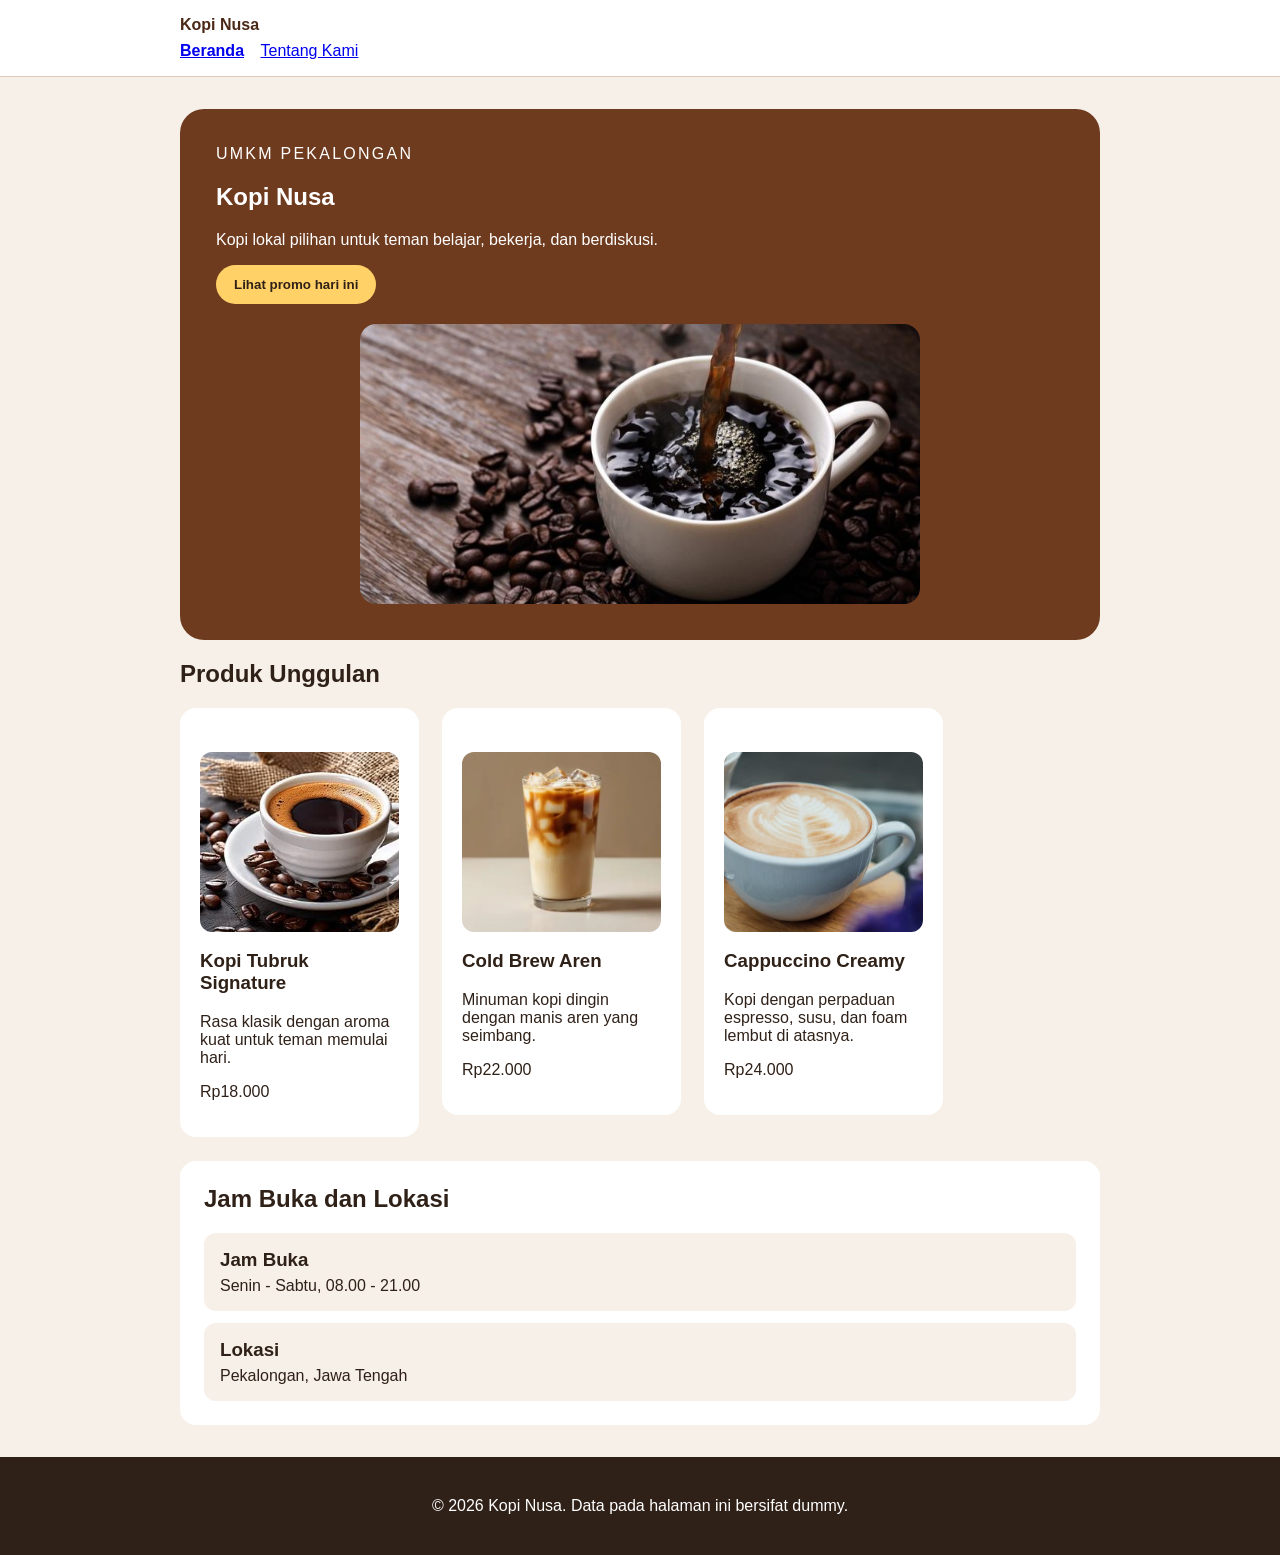
==== index.html @ 0341aa63 "feat: tambah semantic html dan navigasi dua halaman" ====
<!doctype html>
<html lang="id">
  <head>
    <meta charset="utf-8" />
    <meta name="viewport" content="width=device-width, initial-scale=1" />
    <title>Kopi Nusa - Website UMKM</title>
    <link rel="stylesheet" href="css/style.css" />
  </head>

  <body>
    <a class="skip-link" href="#konten">Lewati ke konten utama</a>

    <header class="site-header">
      <nav class="nav" aria-label="Navigasi utama">
        <a class="brand" href="index.html">Kopi Nusa</a>
        <ul>
          <li><a aria-current="page" href="index.html">Beranda</a></li>
          <li><a href="tentang.html">Tentang Kami</a></li>
        </ul>
      </nav>
    </header>

    <main id="konten" class="page">
      <section class="hero" aria-labelledby="hero-title">
        <p class="eyebrow">UMKM Pekalongan</p>
        <h1 id="hero-title">Kopi Nusa</h1>
        <p>Kopi lokal pilihan untuk teman belajar, bekerja, dan berdiskusi.</p>
        <button id="promoButton" type="button">Lihat promo hari ini</button>
       <img
        src="assets/images/etalase-kopi916.jpeg"
  alt="Etalase Kopi Nusa berisi berbagai produk kopi"
/>
      </section>

      <section aria-labelledby="produk-title">
        <h2 id="produk-title">Produk Unggulan</h2>

        <div class="product-list">
  <article class="product-card">
  <img
    src="assets/images/tubruk-signature-kopi43.jpg"
    alt="Kopi Tubruk Signature"
  />
  <h3>Kopi Tubruk Signature</h3>
    <p>Rasa klasik dengan aroma kuat untuk teman memulai hari.</p>
    <p class="price">Rp18.000</p>
  </article>

  <article class="product-card">
  <img
    src="assets/images/coldbrew-aren-kopi43.jpg"
    alt="Cold Brew Aren"
  />
  <h3>Cold Brew Aren</h3>
    <p>Minuman kopi dingin dengan manis aren yang seimbang.</p>
    <p class="price">Rp22.000</p>
  </article>

  <article class="product-card">
  <img
    src="assets/images/capcream-kopi43.jpg"
    alt="Cappuccino Creamy"
  />
  <h3>Cappuccino Creamy</h3>
    <p>Kopi dengan perpaduan espresso, susu, dan foam lembut di atasnya.</p>
    <p class="price">Rp24.000</p>
  </article>
</div>
      </section>

      <section class="info" aria-labelledby="info-title">
  <h2 id="info-title">Jam Buka dan Lokasi</h2>

  <div class="info-item">
    <h3>Jam Buka</h3>
    <p>Senin - Sabtu, 08.00 - 21.00</p>
  </div>

  <div class="info-item">
    <h3>Lokasi</h3>
    <p>Pekalongan, Jawa Tengah</p>
  </div>
</section>
    </main>

    <footer class="site-footer">
      <p>&copy; 2026 Kopi Nusa. Data pada halaman ini bersifat dummy.</p>
    </footer>

    <script src="js/script.js"></script>
  </body>
</html>
---- css/style.css ----
body {
  margin: 0;
  color: #2f2118;
  background: #f6f0e8;
  font-family: Arial, sans-serif;
}

.page {
  max-width: 920px;
  margin: 0 auto;
  padding: 32px 20px;
}

.hero {
  padding: 36px;
  color: white;
  background: #6f3b1f;
  border-radius: 24px;
}

.eyebrow {
  margin: 0 0 8px;
  letter-spacing: 0.14em;
  text-transform: uppercase;
}

.products {
  padding-left: 1.2rem;
}

button {
  padding: 12px 18px;
  color: #2f2118;
  font-weight: 700;
  cursor: pointer;
  background: #ffd166;
  border: 0;
  border-radius: 999px;
}

.info {
  margin-top: 24px;
  padding: 24px;
  background: white;
  border-radius: 16px;
}

.skip-link {
  position: absolute;
  left: -9999px;
  padding: 8px 12px;
  color: white;
  background: #2f2118;
}

.skip-link:focus {
  top: 8px;
  left: 8px;
}

.site-header {
  padding: 16px 20px;
  background: white;
  border-bottom: 1px solid #dccbbc;
}

.nav {
  max-width: 920px;
  margin: 0 auto;
}

.brand {
  display: inline-block;
  margin-bottom: 8px;
  color: #4b2715;
  font-weight: 800;
  text-decoration: none;
}

.nav ul {
  padding: 0;
  margin: 0;
  list-style: none;
}

.nav li {
  display: inline-block;
  margin-right: 12px;
}

.nav a[aria-current="page"] {
  font-weight: 800;
}

a:focus-visible,
button:focus-visible {
  outline: 3px solid #2563eb;
  outline-offset: 3px;
}

.site-footer {
  padding: 24px 20px;
  color: white;
  text-align: center;
  background: #2f2118;
}

.product-list {
  margin-top: 20px;
  white-space: nowrap;
}

.product-card {
  display: inline-block;
  vertical-align: top;
  width: 26%;
  margin-right: 2%;
  padding: 20px;
  background: white;
  border-radius: 16px;
  white-space: normal;
  box-sizing: border-box;
}

.product-card:last-child {
  margin-right: 0;
}

.product-card img {
  display: block;
  width: 100%;
  height: 180px;
  object-fit: cover;
  border-radius: 12px;
  margin-bottom: 16px;
}

.hero img {
  display: block;
  width: 100%;
  max-width: 560px;
  height: 280px;
  object-fit: cover;
  margin: 20px auto 0;
  border-radius: 16px;
}

main section img {
  display: block;
  width: 100%;
  max-width: 600px;
  height: 300px;
  object-fit: cover;
  margin: 24px auto 0;
  border-radius: 16px;
}

.info {
  margin-top: 24px;
  padding: 24px;
  background: white;
  border-radius: 16px;
}

.info h2 {
  margin-top: 0;
  margin-bottom: 20px;
}

.info-item {
  padding: 16px;
  margin-top: 12px;
  background: #f6f0e8;
  border-radius: 12px;
}

.info-item h3 {
  margin: 0 0 6px;
}

.info-item p {
  margin: 0;
}
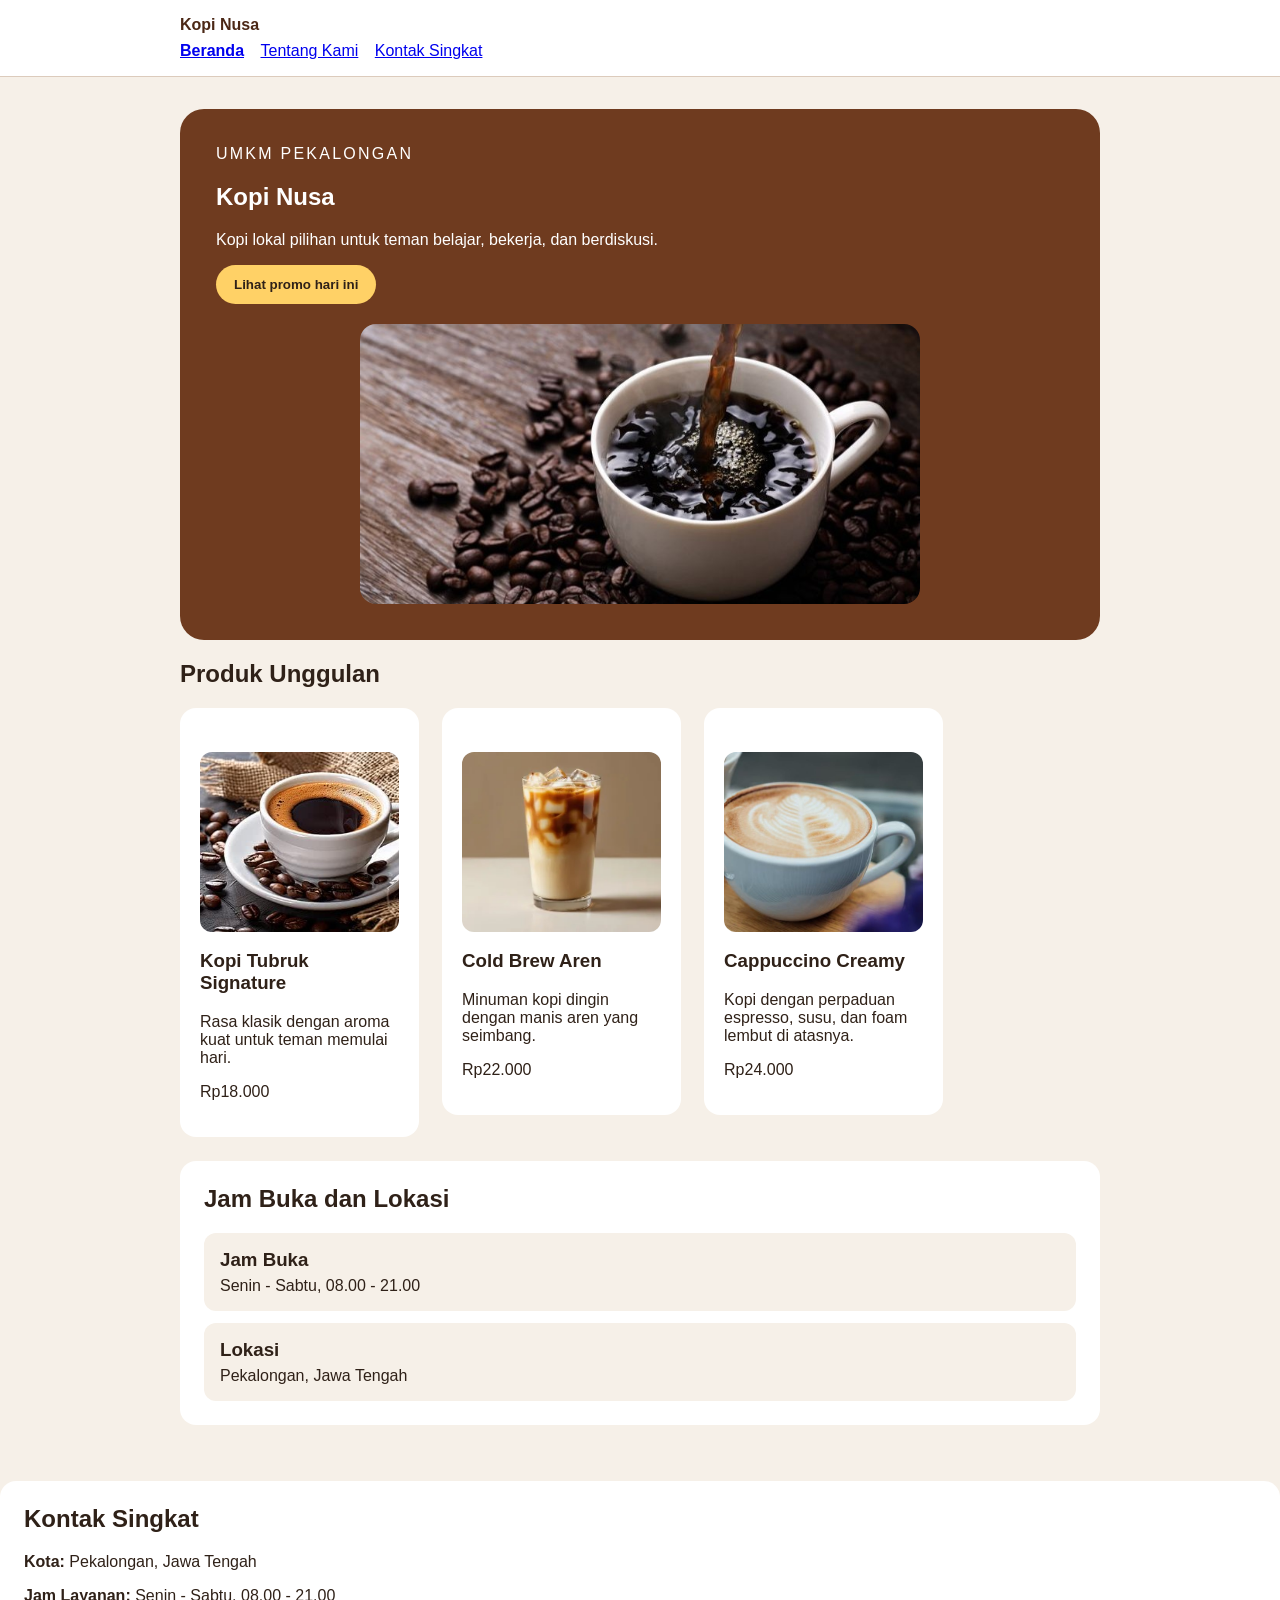
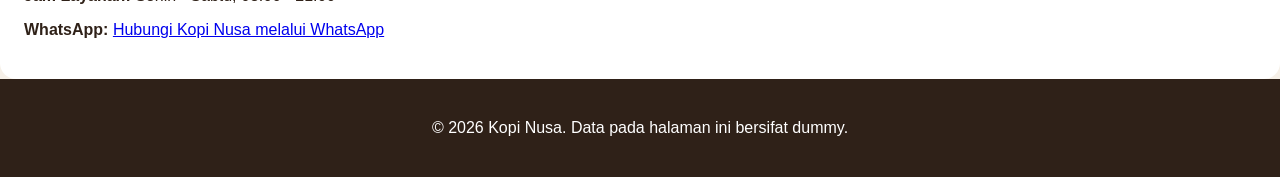
==== commit 4df6fcb1: "feat: tambah section kontak singkat" ====
--- a/index.html
+++ b/index.html
@@ -14,9 +14,10 @@
       <nav class="nav" aria-label="Navigasi utama">
         <a class="brand" href="index.html">Kopi Nusa</a>
         <ul>
-          <li><a aria-current="page" href="index.html">Beranda</a></li>
-          <li><a href="tentang.html">Tentang Kami</a></li>
-        </ul>
+      <li><a aria-current="page" href="index.html">Beranda</a></li>
+      <li><a href="tentang.html">Tentang Kami</a></li>
+      <li><a href="#kontak">Kontak Singkat</a></li>
+      </ul>
       </nav>
     </header>
 
@@ -83,6 +84,19 @@
 </section>
     </main>
 
+<section class="info" id="kontak" aria-labelledby="kontak-title">
+  <h2 id="kontak-title">Kontak Singkat</h2>
+
+  <p><strong>Kota:</strong> Pekalongan, Jawa Tengah</p>
+  <p><strong>Jam Layanan:</strong> Senin - Sabtu, 08.00 - 21.00</p>
+  <p>
+    <strong>WhatsApp:</strong>
+    <a href="https://wa.me/6282313833193">
+      Hubungi Kopi Nusa melalui WhatsApp
+    </a>
+  </p>
+</section>
+
     <footer class="site-footer">
       <p>&copy; 2026 Kopi Nusa. Data pada halaman ini bersifat dummy.</p>
     </footer>
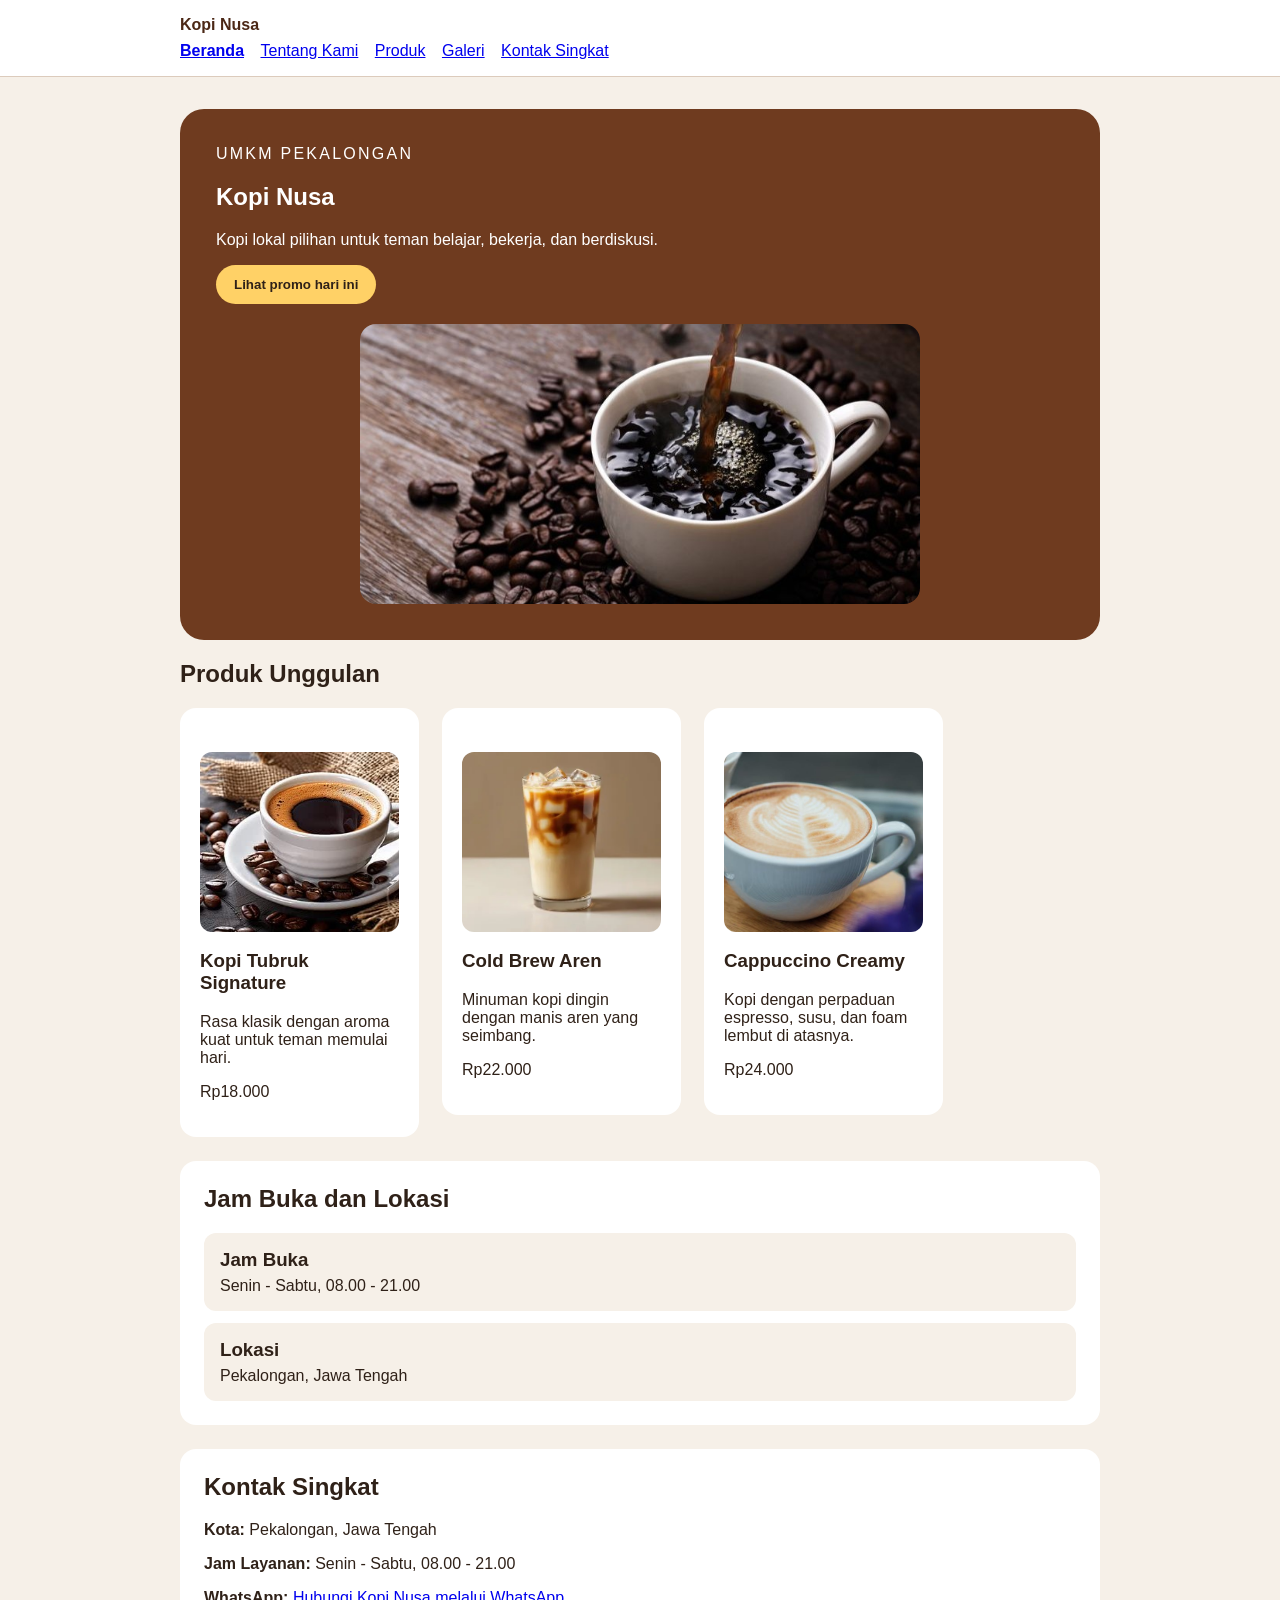
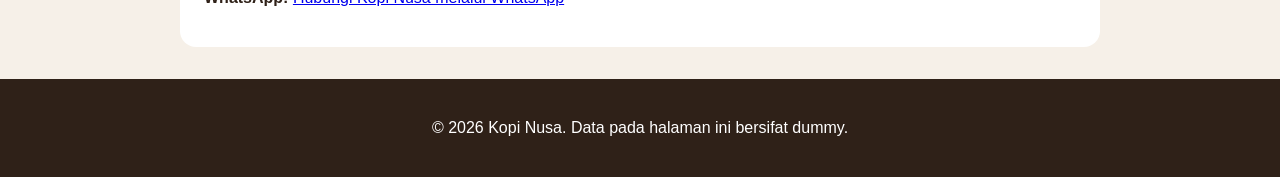
==== commit 7897be0c: "feat: tambah media dan tabel katalog" ====
--- a/index.html
+++ b/index.html
@@ -16,6 +16,8 @@
         <ul>
       <li><a aria-current="page" href="index.html">Beranda</a></li>
       <li><a href="tentang.html">Tentang Kami</a></li>
+      <li><a href="produk.html">Produk</a></li>
+      <li><a href="galeri.html">Galeri</a></li>
       <li><a href="#kontak">Kontak Singkat</a></li>
       </ul>
       </nav>
@@ -82,8 +84,7 @@
     <p>Pekalongan, Jawa Tengah</p>
   </div>
 </section>
-    </main>
-
+          
 <section class="info" id="kontak" aria-labelledby="kontak-title">
   <h2 id="kontak-title">Kontak Singkat</h2>
 
@@ -95,7 +96,8 @@
       Hubungi Kopi Nusa melalui WhatsApp
     </a>
   </p>
-</section>
+      </section>
+    </main>
 
     <footer class="site-footer">
       <p>&copy; 2026 Kopi Nusa. Data pada halaman ini bersifat dummy.</p>
--- a/css/style.css
+++ b/css/style.css
@@ -180,4 +180,36 @@
 
 .info-item p {
   margin: 0;
+}
+
+img {
+  max-width: 100%;
+  height: auto;
+}
+
+figure {
+  margin: 0 0 24px;
+}
+
+figcaption {
+  margin-top: 8px;
+  color: #6b5b52;
+}
+
+table {
+  width: 100%;
+  border-collapse: collapse;
+}
+
+caption {
+  margin-bottom: 8px;
+  font-weight: 700;
+  text-align: left;
+}
+
+th,
+td {
+  padding: 10px;
+  text-align: left;
+  border: 1px solid #dccbbc;
 }
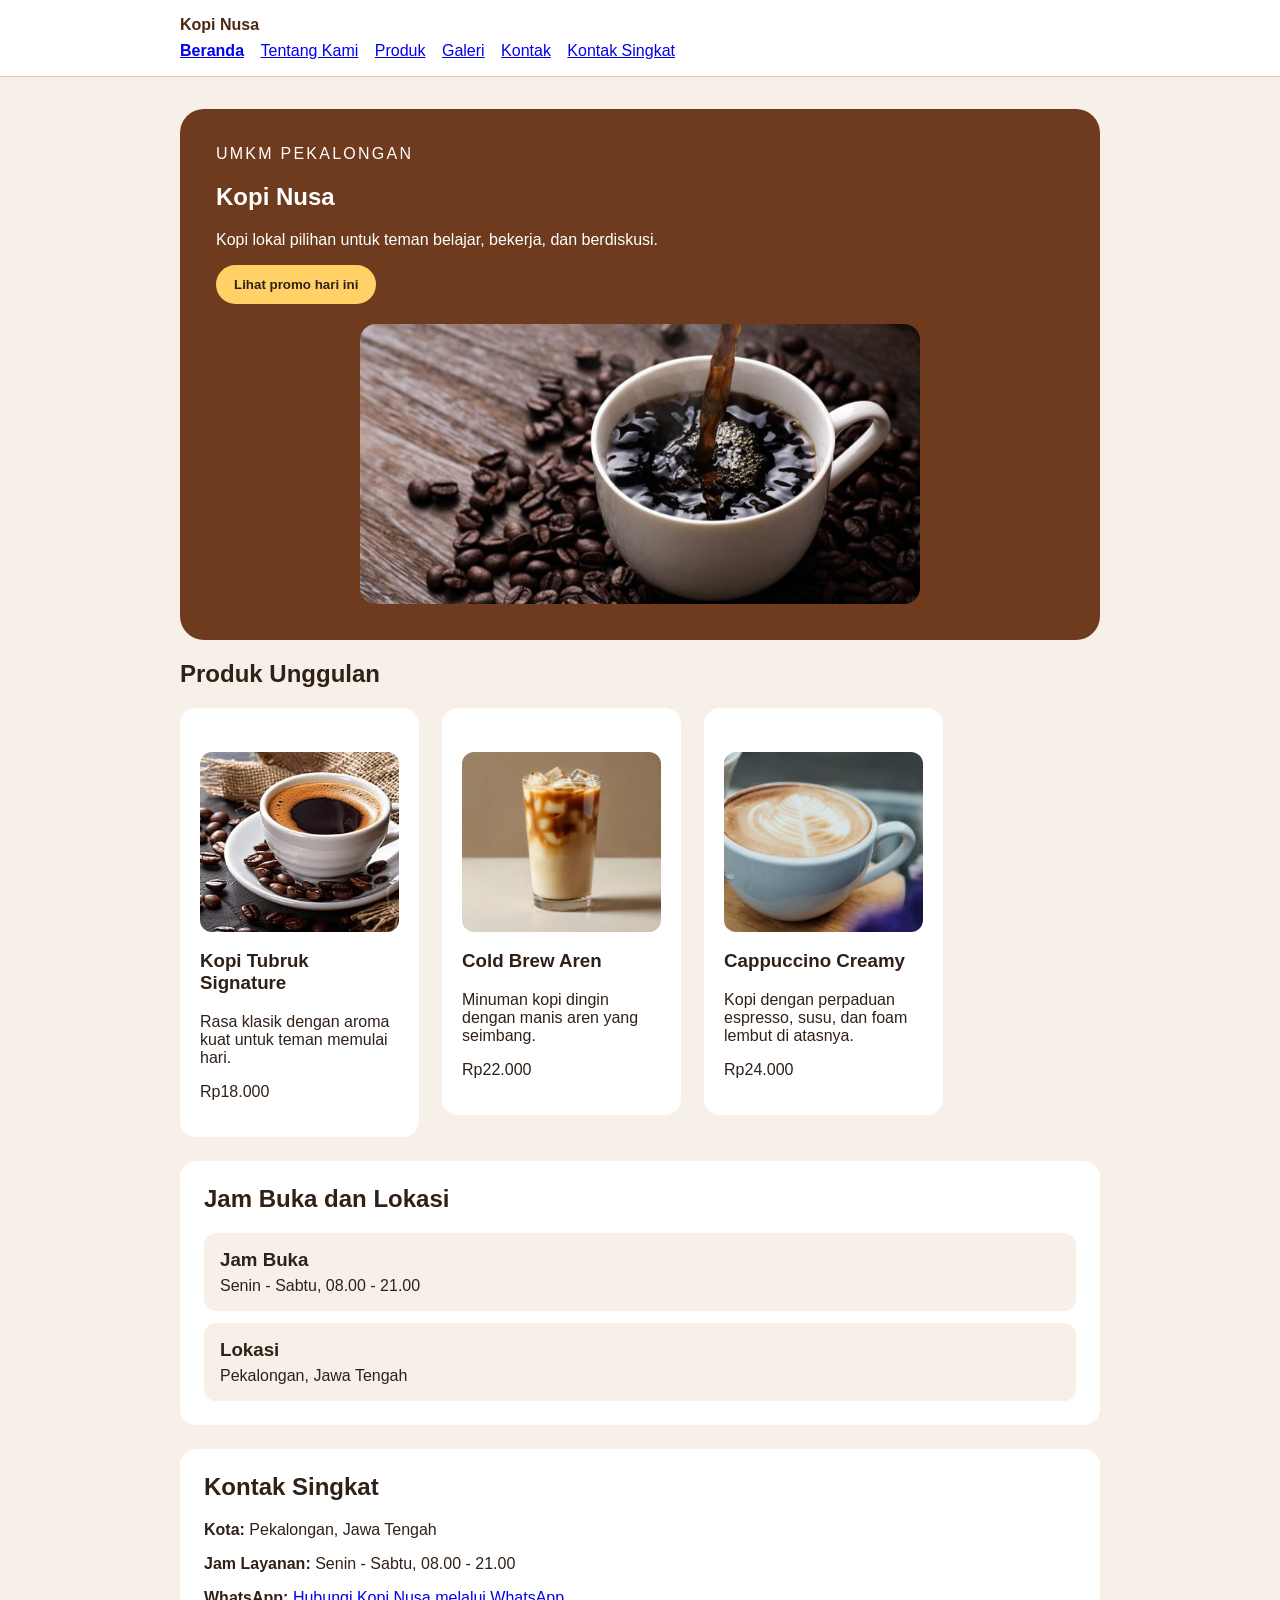
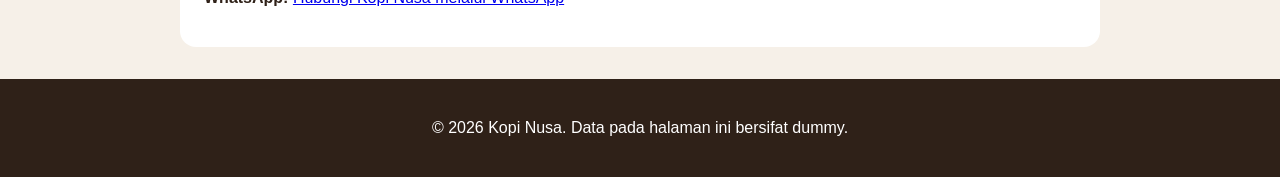
==== commit 24a2305d: "feat: tambah form kontak aksesibel dan preview" ====
--- a/index.html
+++ b/index.html
@@ -18,6 +18,7 @@
       <li><a href="tentang.html">Tentang Kami</a></li>
       <li><a href="produk.html">Produk</a></li>
       <li><a href="galeri.html">Galeri</a></li>
+      <li><a href="kontak.html">Kontak</a></li>
       <li><a href="#kontak">Kontak Singkat</a></li>
       </ul>
       </nav>
--- a/css/style.css
+++ b/css/style.css
@@ -212,4 +212,24 @@
   padding: 10px;
   text-align: left;
   border: 1px solid #dccbbc;
+}
+
+.field {
+  margin-bottom: 16px;
+}
+
+.field label {
+  display: block;
+  margin-bottom: 6px;
+}
+
+fieldset {
+  margin: 0 0 16px;
+}
+
+#preview-form {
+  padding: 16px;
+  white-space: pre-wrap;
+  background: white;
+  border: 1px solid #dccbbc;
 }
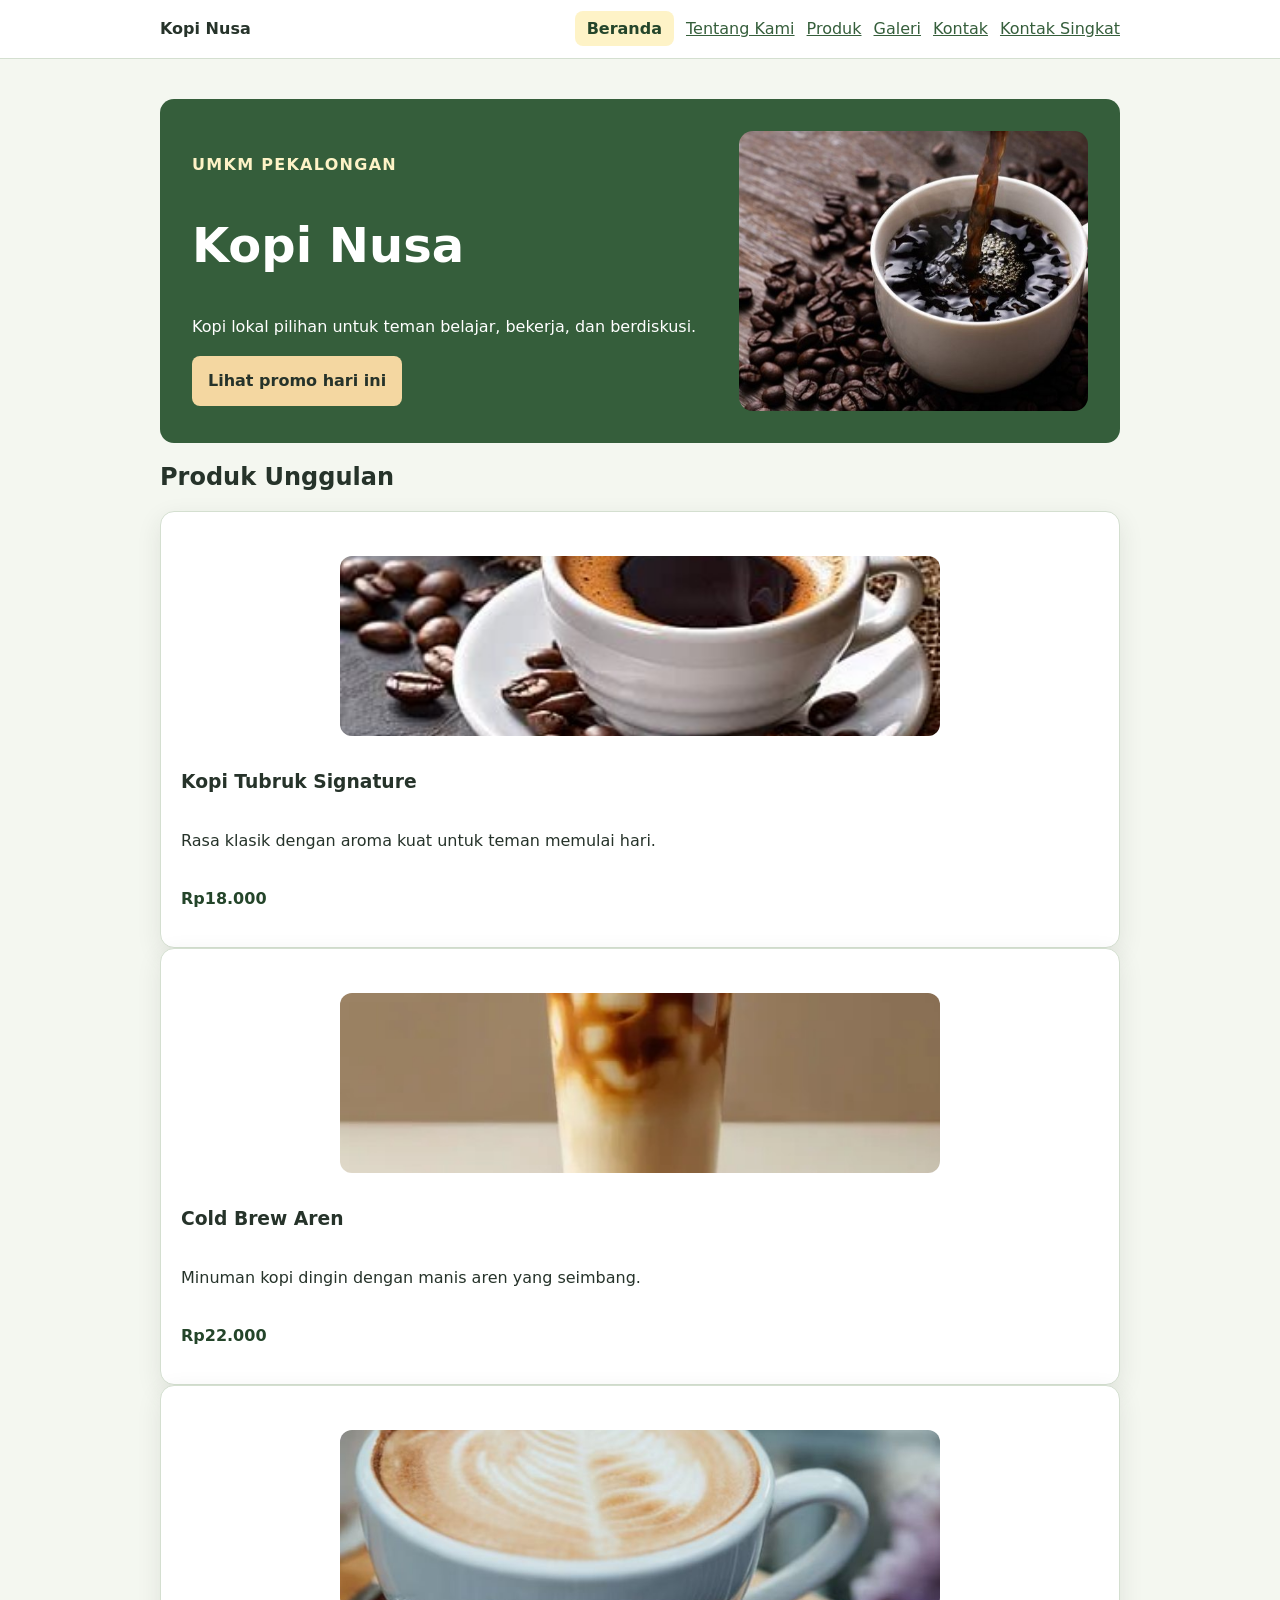
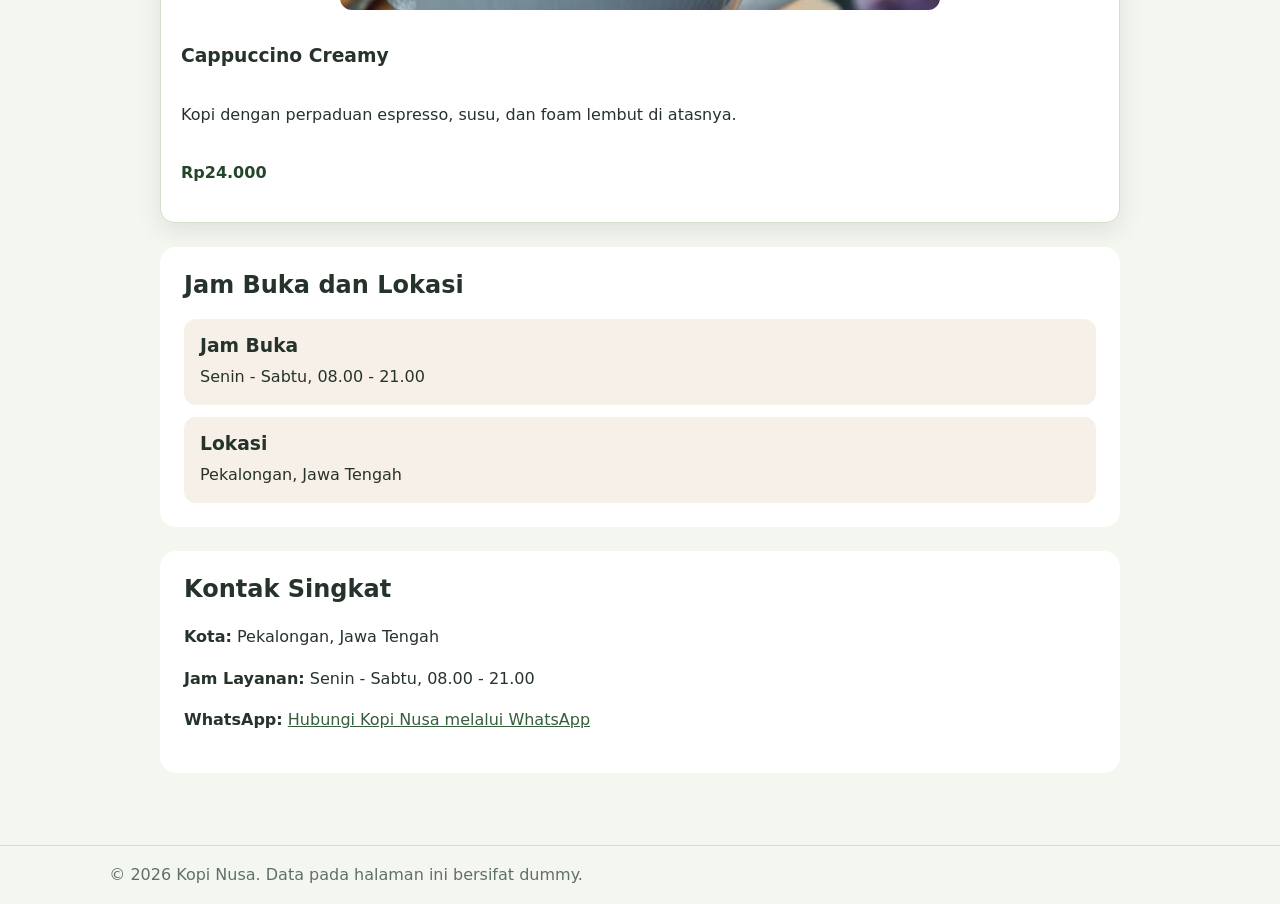
==== commit 5528a3b5: "feat: bangun layout flexbox dan grid" ====
--- a/index.html
+++ b/index.html
@@ -26,15 +26,15 @@
 
     <main id="konten" class="page">
       <section class="hero" aria-labelledby="hero-title">
-        <p class="eyebrow">UMKM Pekalongan</p>
-        <h1 id="hero-title">Kopi Nusa</h1>
-        <p>Kopi lokal pilihan untuk teman belajar, bekerja, dan berdiskusi.</p>
-        <button id="promoButton" type="button">Lihat promo hari ini</button>
-       <img
-        src="assets/images/etalase-kopi916.jpeg"
-  alt="Etalase Kopi Nusa berisi berbagai produk kopi"
-/>
+       <div class="hero-content">
+         <p class="eyebrow">UMKM Pekalongan</p>
+         <h1 id="hero-title">Kopi Nusa</h1>
+         <p>Kopi lokal pilihan untuk teman belajar, bekerja, dan berdiskusi.</p>
+         <button id="promoButton" type="button">Lihat promo hari ini</button>
+       </div>
+       <img class="hero-image" src="assets/images/etalase-kopi916.jpeg" alt="Etalase Kopi Nusa berisi kemasan kopi lokal" />
       </section>
+
 
       <section aria-labelledby="produk-title">
         <h2 id="produk-title">Produk Unggulan</h2>
--- a/css/style.css
+++ b/css/style.css
@@ -1,41 +1,122 @@
+:root {
+  --color-primary: #355e3b;
+  --color-primary-strong: #24452a;
+  --color-text: #26332a;
+  --color-muted: #617064;
+  --color-surface: #ffffff;
+  --color-surface-soft: #f4f7f0;
+  --color-border: #d4dfd0;
+  --color-focus: #1d4ed8;
+  --color-accent: #f4d7a1;
+
+  --space-1: 0.5rem;
+  --space-2: 0.75rem;
+  --space-3: 1rem;
+  --space-4: 1.5rem;
+  --space-5: 2rem;
+
+  --space-section: 2.5rem;
+  --space-card: 1.25rem;
+
+  --radius-sm: 0.5rem;
+  --radius-md: 0.875rem;
+  --shadow-card: 0 0.5rem 1.5rem rgb(38 51 42 / 0.1);
+}
+
+*,
+*::before,
+*::after {
+  box-sizing: border-box;
+}
+
+html {
+  color-scheme: light;
+}
+
 body {
   margin: 0;
-  color: #2f2118;
-  background: #f6f0e8;
-  font-family: Arial, sans-serif;
-}
-
-.page {
-  max-width: 920px;
-  margin: 0 auto;
-  padding: 32px 20px;
+  color: var(--color-text);
+  background: var(--color-surface-soft);
+  font-family: system-ui, -apple-system, BlinkMacSystemFont, "Segoe UI", sans-serif;
+  font-size: 1rem;
+  line-height: 1.6;
 }
 
 .hero {
-  padding: 36px;
-  color: white;
-  background: #6f3b1f;
-  border-radius: 24px;
+  display: grid;
+  grid-template-columns: 1.2fr 0.8fr;
+  gap: var(--space-4);
+  align-items: center;
+  padding: var(--space-5);
+  color: var(--color-surface);
+  background: var(--color-primary);
+  border-radius: var(--radius-md);
 }
 
 .eyebrow {
-  margin: 0 0 8px;
-  letter-spacing: 0.14em;
+  color: var(--color-primary);
+  font-weight: 800;
+  letter-spacing: 0.08em;
   text-transform: uppercase;
+}
+
+h1,
+h2,
+h3 {
+  line-height: 1.2;
+  text-wrap: balance;
+}
+
+h1 {
+  font-size: clamp(2rem, 6vw, 3rem);
+}
+
+p,
+li {
+  max-width: 68ch;
+}
+
+.hero .eyebrow {
+  color: #fef3c7;
+}
+
+.price {
+  color: var(--color-primary-strong);
+  font-weight: 800;
 }
 
 .products {
   padding-left: 1.2rem;
 }
 
+.button,
 button {
-  padding: 12px 18px;
-  color: #2f2118;
+  display: inline-block;
+  padding: var(--space-2) var(--space-3);
+  color: var(--color-surface);
+  font: inherit;
   font-weight: 700;
+  text-decoration: none;
   cursor: pointer;
-  background: #ffd166;
+  background: var(--color-primary);
   border: 0;
-  border-radius: 999px;
+  border-radius: var(--radius-sm);
+}
+
+.button:hover,
+button:hover {
+  color: var(--color-surface);
+  background: var(--color-primary-strong);
+}
+
+.hero button {
+  color: var(--color-text);
+  background: var(--color-accent);
+}
+
+.hero button:hover {
+  color: var(--color-text);
+  background: #e9c783;
 }
 
 .info {
@@ -45,64 +126,91 @@
   border-radius: 16px;
 }
 
+a {
+  color: var(--color-primary);
+}
+
+a:hover {
+  color: var(--color-primary-strong);
+}
+
 .skip-link {
   position: absolute;
-  left: -9999px;
-  padding: 8px 12px;
-  color: white;
-  background: #2f2118;
+  top: -5rem;
+  left: var(--space-3);
+  padding: var(--space-2) var(--space-3);
+  color: var(--color-surface);
+  background: var(--color-text);
 }
 
 .skip-link:focus {
-  top: 8px;
-  left: 8px;
+  top: var(--space-3);
 }
 
 .site-header {
-  padding: 16px 20px;
-  background: white;
-  border-bottom: 1px solid #dccbbc;
+  padding: var(--space-3) var(--space-4);
+  background: var(--color-surface);
+  border-bottom: 1px solid var(--color-border);
+}
+
+.nav,
+.page {
+  width: min(100% - 2rem, 60rem);
+  margin-inline: auto;
+}
+
+.page {
+  padding-block: var(--space-section);
 }
 
 .nav {
-  max-width: 920px;
-  margin: 0 auto;
+  display: flex;
+  gap: var(--space-3);
+  align-items: center;
+  justify-content: space-between;
 }
 
 .brand {
   display: inline-block;
-  margin-bottom: 8px;
-  color: #4b2715;
+  margin-bottom: 0;
+  color: var(--color-text);
   font-weight: 800;
   text-decoration: none;
 }
 
 .nav ul {
+  display: flex;
+  gap: var(--space-2);
+  flex-wrap: wrap;
   padding: 0;
   margin: 0;
   list-style: none;
 }
 
 .nav li {
-  display: inline-block;
-  margin-right: 12px;
+  margin: 0;
 }
 
 .nav a[aria-current="page"] {
-  font-weight: 800;
-}
-
-a:focus-visible,
-button:focus-visible {
-  outline: 3px solid #2563eb;
+  padding: var(--space-1) var(--space-2);
+  color: var(--color-primary-strong);
+  font-weight: 700;
+  text-decoration: none;
+  background: #fef3c7;
+  border-radius: var(--radius-sm);
+}
+
+:focus-visible {
+  outline: 3px solid var(--color-focus);
   outline-offset: 3px;
 }
 
 .site-footer {
-  padding: 24px 20px;
-  color: white;
+  margin-top: var(--space-5);
+  color: var(--color-muted);
   text-align: center;
-  background: #2f2118;
+  border-top: 1px solid var(--color-border);
+  border-bottom: 0;
 }
 
 .product-list {
@@ -111,19 +219,52 @@
 }
 
 .product-card {
-  display: inline-block;
-  vertical-align: top;
-  width: 26%;
-  margin-right: 2%;
-  padding: 20px;
-  background: white;
-  border-radius: 16px;
+  display: flex;
+  flex-direction: column;
+  padding: var(--space-card);
+  background: var(--color-surface);
+  border: 1px solid var(--color-border);
+  border-radius: var(--radius-md);
+  box-shadow: var(--shadow-card);
   white-space: normal;
-  box-sizing: border-box;
-}
-
-.product-card:last-child {
-  margin-right: 0;
+}
+
+.product-badge {
+  align-self: flex-start;
+  padding: 0.25rem var(--space-2);
+  color: var(--color-primary-strong);
+  font-size: 0.875rem;
+  font-weight: 800;
+  background: #fef3c7;
+  border-radius: 999px;
+}
+
+.card-actions {
+  display: flex;
+  gap: var(--space-2);
+  align-items: center;
+  flex-wrap: wrap;
+  margin-top: auto;
+}
+
+.product-grid,
+.gallery-grid {
+  display: grid;
+  grid-template-columns: repeat(3, minmax(0, 1fr));
+  gap: var(--space-3);
+}
+
+.gallery-grid {
+  grid-template-columns: repeat(2, minmax(0, 1fr));
+}
+
+.media-card {
+  margin-block: var(--space-3);
+  padding: var(--space-card);
+  background: var(--color-surface);
+  border: 1px solid var(--color-border);
+  border-radius: var(--radius-md);
+  box-shadow: var(--shadow-card);
 }
 
 .product-card img {
@@ -141,8 +282,13 @@
   max-width: 560px;
   height: 280px;
   object-fit: cover;
-  margin: 20px auto 0;
-  border-radius: 16px;
+  margin: 0;
+  border-radius: var(--radius-md);
+}
+
+.hero-image {
+  width: 100%;
+  border-radius: var(--radius-md);
 }
 
 main section img {
@@ -155,12 +301,7 @@
   border-radius: 16px;
 }
 
-.info {
-  margin-top: 24px;
-  padding: 24px;
-  background: white;
-  border-radius: 16px;
-}
+
 
 .info h2 {
   margin-top: 0;
@@ -188,48 +329,94 @@
 }
 
 figure {
-  margin: 0 0 24px;
+  margin-inline: 0;
 }
 
 figcaption {
-  margin-top: 8px;
-  color: #6b5b52;
+  color: var(--color-muted);
 }
 
 table {
   width: 100%;
+  margin-block: var(--space-3);
+  padding: var(--space-3);
+  background: var(--color-surface);
+  border: 1px solid var(--color-border);
   border-collapse: collapse;
+  border-radius: 0;
+  box-shadow: var(--shadow-card);
 }
 
 caption {
-  margin-bottom: 8px;
+  margin-bottom: var(--space-2);
+  color: var(--color-muted);
   font-weight: 700;
   text-align: left;
 }
 
 th,
 td {
-  padding: 10px;
+  padding: var(--space-2);
   text-align: left;
-  border: 1px solid #dccbbc;
+  border: 1px solid var(--color-border);
+}
+
+th {
+  background: var(--color-surface-soft);
+}
+
+form {
+  margin-block: var(--space-3);
+  padding: var(--space-3);
+  background: var(--color-surface);
+  border: 1px solid var(--color-border);
+  border-radius: var(--radius-md);
+  box-shadow: var(--shadow-card);
 }
 
 .field {
-  margin-bottom: 16px;
-}
-
-.field label {
+  margin-bottom: var(--space-3);
+}
+
+.field label,
+legend {
   display: block;
-  margin-bottom: 6px;
+  margin-bottom: var(--space-1);
+  font-weight: 700;
+}
+
+.field input,
+.field select,
+.field textarea {
+  width: 100%;
+  padding: var(--space-2);
+  color: inherit;
+  font: inherit;
+  background: var(--color-surface);
+  border: 1px solid var(--color-border);
+  border-radius: var(--radius-sm);
+}
+
+input[type="radio"],
+input[type="checkbox"] {
+  width: auto;
 }
 
 fieldset {
-  margin: 0 0 16px;
+  margin: 0 0 var(--space-3);
+  padding: var(--space-3);
+  border: 1px solid var(--color-border);
+  border-radius: var(--radius-sm);
+}
+
+audio {
+  max-width: 100%;
 }
 
 #preview-form {
-  padding: 16px;
+  padding: var(--space-3);
   white-space: pre-wrap;
-  background: white;
-  border: 1px solid #dccbbc;
-}+  background: var(--color-surface);
+  border: 1px solid var(--color-border);
+  border-radius: var(--radius-sm);
+}
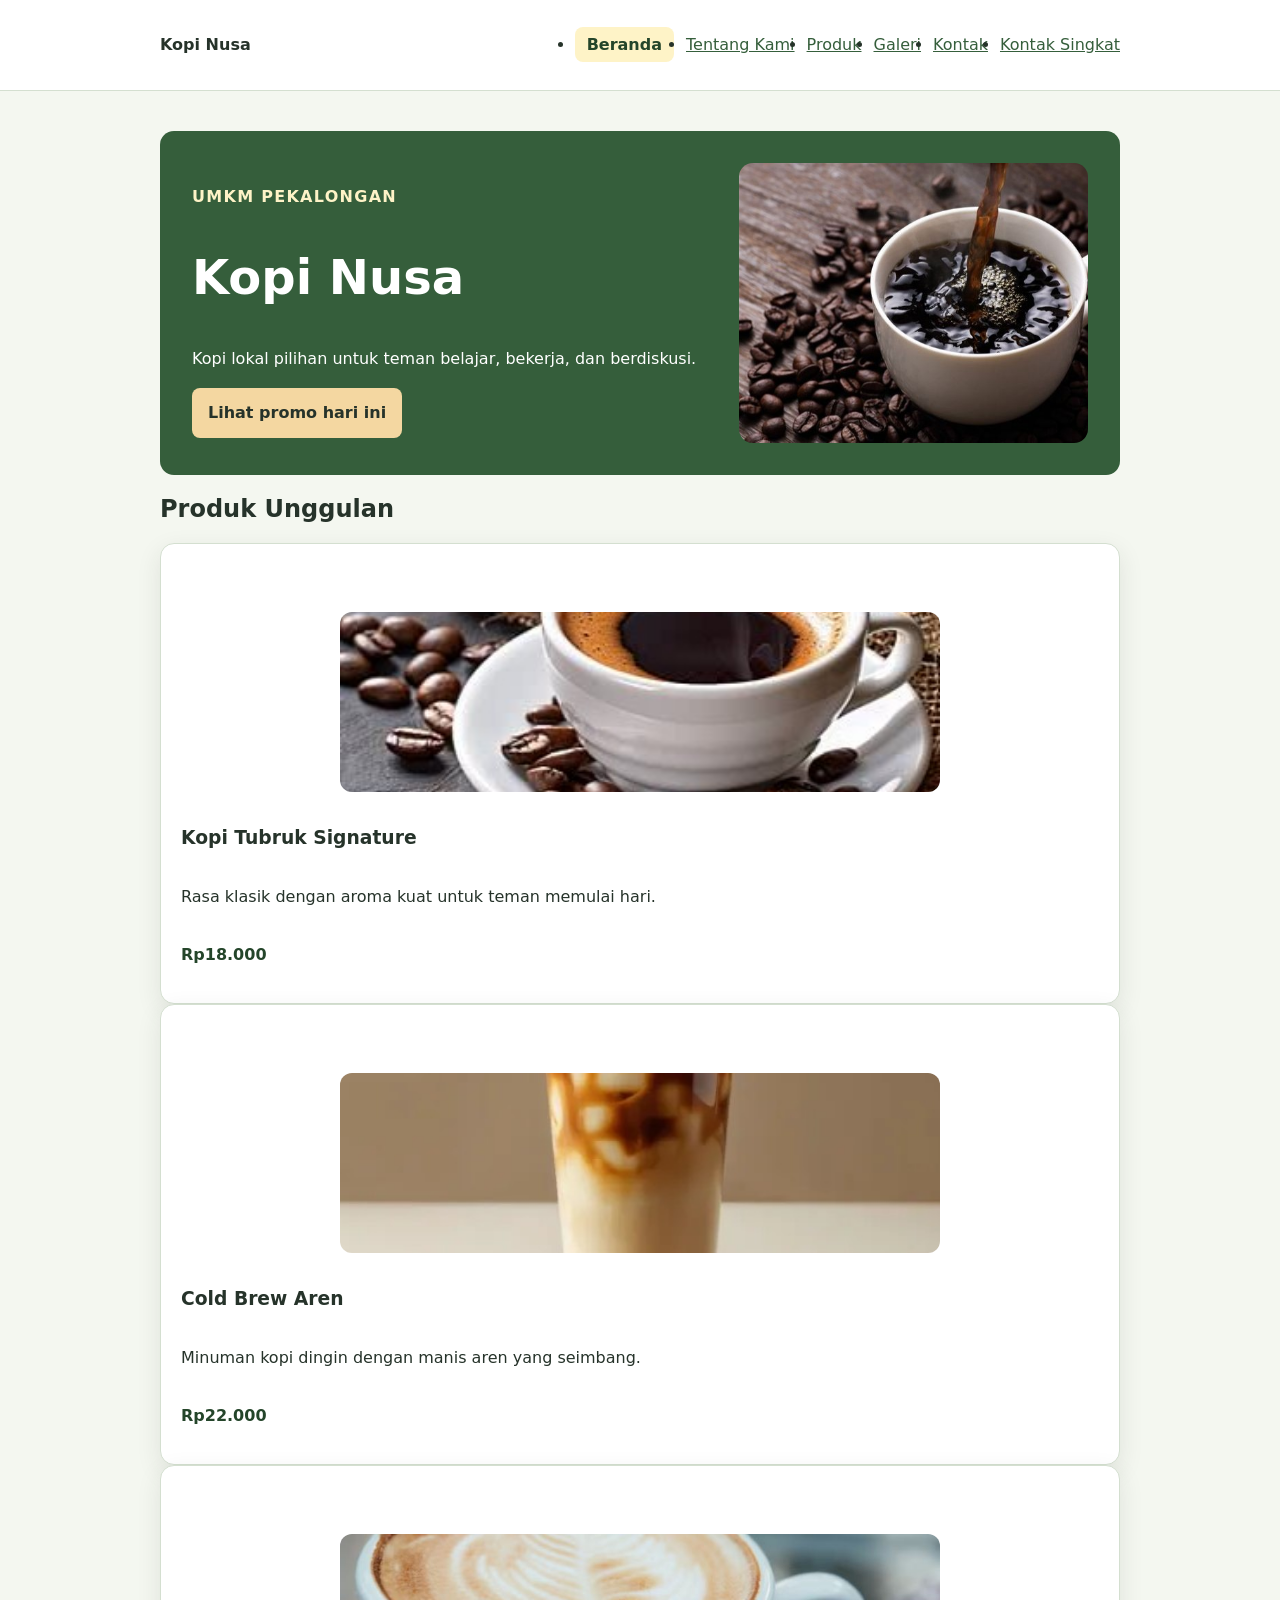
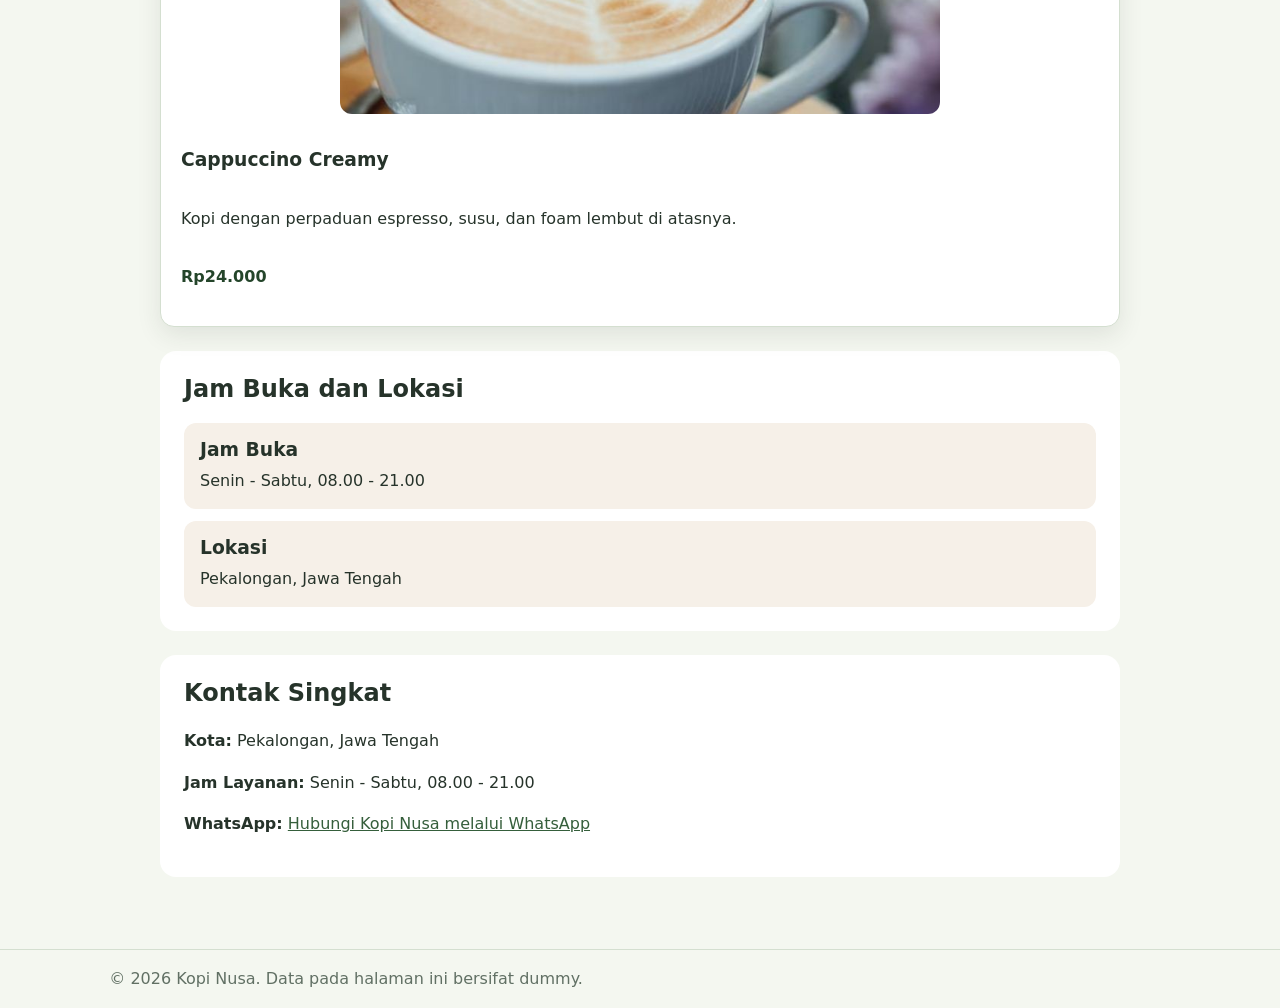
==== commit df1a1c1f: "feat: terapkan responsive mobile-first" ====
--- a/index.html
+++ b/index.html
@@ -32,7 +32,14 @@
          <p>Kopi lokal pilihan untuk teman belajar, bekerja, dan berdiskusi.</p>
          <button id="promoButton" type="button">Lihat promo hari ini</button>
        </div>
-       <img class="hero-image" src="assets/images/etalase-kopi916.jpeg" alt="Etalase Kopi Nusa berisi kemasan kopi lokal" />
+
+      <img
+        class="hero-image"
+        src="assets/images/etalase-kopi916.jpeg"
+        width="724"
+        height="407"
+        alt="Etalase Kopi Nusa berisi kemasan kopi lokal"
+      />
       </section>
 
 
@@ -43,6 +50,8 @@
   <article class="product-card">
   <img
     src="assets/images/tubruk-signature-kopi43.jpg"
+    width="347"
+    height="260"
     alt="Kopi Tubruk Signature"
   />
   <h3>Kopi Tubruk Signature</h3>
@@ -53,6 +62,8 @@
   <article class="product-card">
   <img
     src="assets/images/coldbrew-aren-kopi43.jpg"
+    width="533"
+    height="400"
     alt="Cold Brew Aren"
   />
   <h3>Cold Brew Aren</h3>
@@ -63,6 +74,8 @@
   <article class="product-card">
   <img
     src="assets/images/capcream-kopi43.jpg"
+    width="791"
+    height="593"
     alt="Cappuccino Creamy"
   />
   <h3>Cappuccino Creamy</h3>
--- a/css/style.css
+++ b/css/style.css
@@ -44,7 +44,7 @@
 
 .hero {
   display: grid;
-  grid-template-columns: 1.2fr 0.8fr;
+  grid-template-columns: 1fr;
   gap: var(--space-4);
   align-items: center;
   padding: var(--space-5);
@@ -165,9 +165,9 @@
 
 .nav {
   display: flex;
+  flex-direction: column;
   gap: var(--space-3);
-  align-items: center;
-  justify-content: space-between;
+  align-items: flex-start;
 }
 
 .brand {
@@ -180,11 +180,9 @@
 
 .nav ul {
   display: flex;
+  flex-direction: column;
   gap: var(--space-2);
   flex-wrap: wrap;
-  padding: 0;
-  margin: 0;
-  list-style: none;
 }
 
 .nav li {
@@ -219,9 +217,10 @@
 }
 
 .product-card {
+  position: relative;
   display: flex;
   flex-direction: column;
-  padding: var(--space-card);
+  padding: calc(var(--space-card) + 1.5rem) var(--space-card) var(--space-card);
   background: var(--color-surface);
   border: 1px solid var(--color-border);
   border-radius: var(--radius-md);
@@ -230,7 +229,9 @@
 }
 
 .product-badge {
-  align-self: flex-start;
+  position: absolute;
+  top: var(--space-2);
+  right: var(--space-card);
   padding: 0.25rem var(--space-2);
   color: var(--color-primary-strong);
   font-size: 0.875rem;
@@ -250,12 +251,8 @@
 .product-grid,
 .gallery-grid {
   display: grid;
-  grid-template-columns: repeat(3, minmax(0, 1fr));
+  grid-template-columns: 1fr;
   gap: var(--space-3);
-}
-
-.gallery-grid {
-  grid-template-columns: repeat(2, minmax(0, 1fr));
 }
 
 .media-card {
@@ -420,3 +417,49 @@
   border: 1px solid var(--color-border);
   border-radius: var(--radius-sm);
 }
+
+.table-scroll {
+  max-width: 100%;
+  overflow-x: auto;
+}
+
+.table-scroll:focus-visible {
+  outline: 3px solid var(--color-focus);
+  outline-offset: 3px;
+}
+
+.table-scroll table {
+  min-width: 40rem;
+}
+
+@media (min-width: 42rem) {
+  .nav ul {
+    flex-direction: row;
+  }
+
+  .gallery-grid {
+    grid-template-columns: repeat(2, minmax(0, 1fr));
+  }
+}
+
+@media (min-width: 48rem) {
+  .hero {
+    grid-template-columns: 1.2fr 0.8fr;
+  }
+
+  .product-grid {
+    grid-template-columns: repeat(2, minmax(0, 1fr));
+  }
+}
+
+@media (min-width: 60rem) {
+  .nav {
+    flex-direction: row;
+    align-items: center;
+    justify-content: space-between;
+  }
+
+  .product-grid {
+    grid-template-columns: repeat(3, minmax(0, 1fr));
+  }
+}
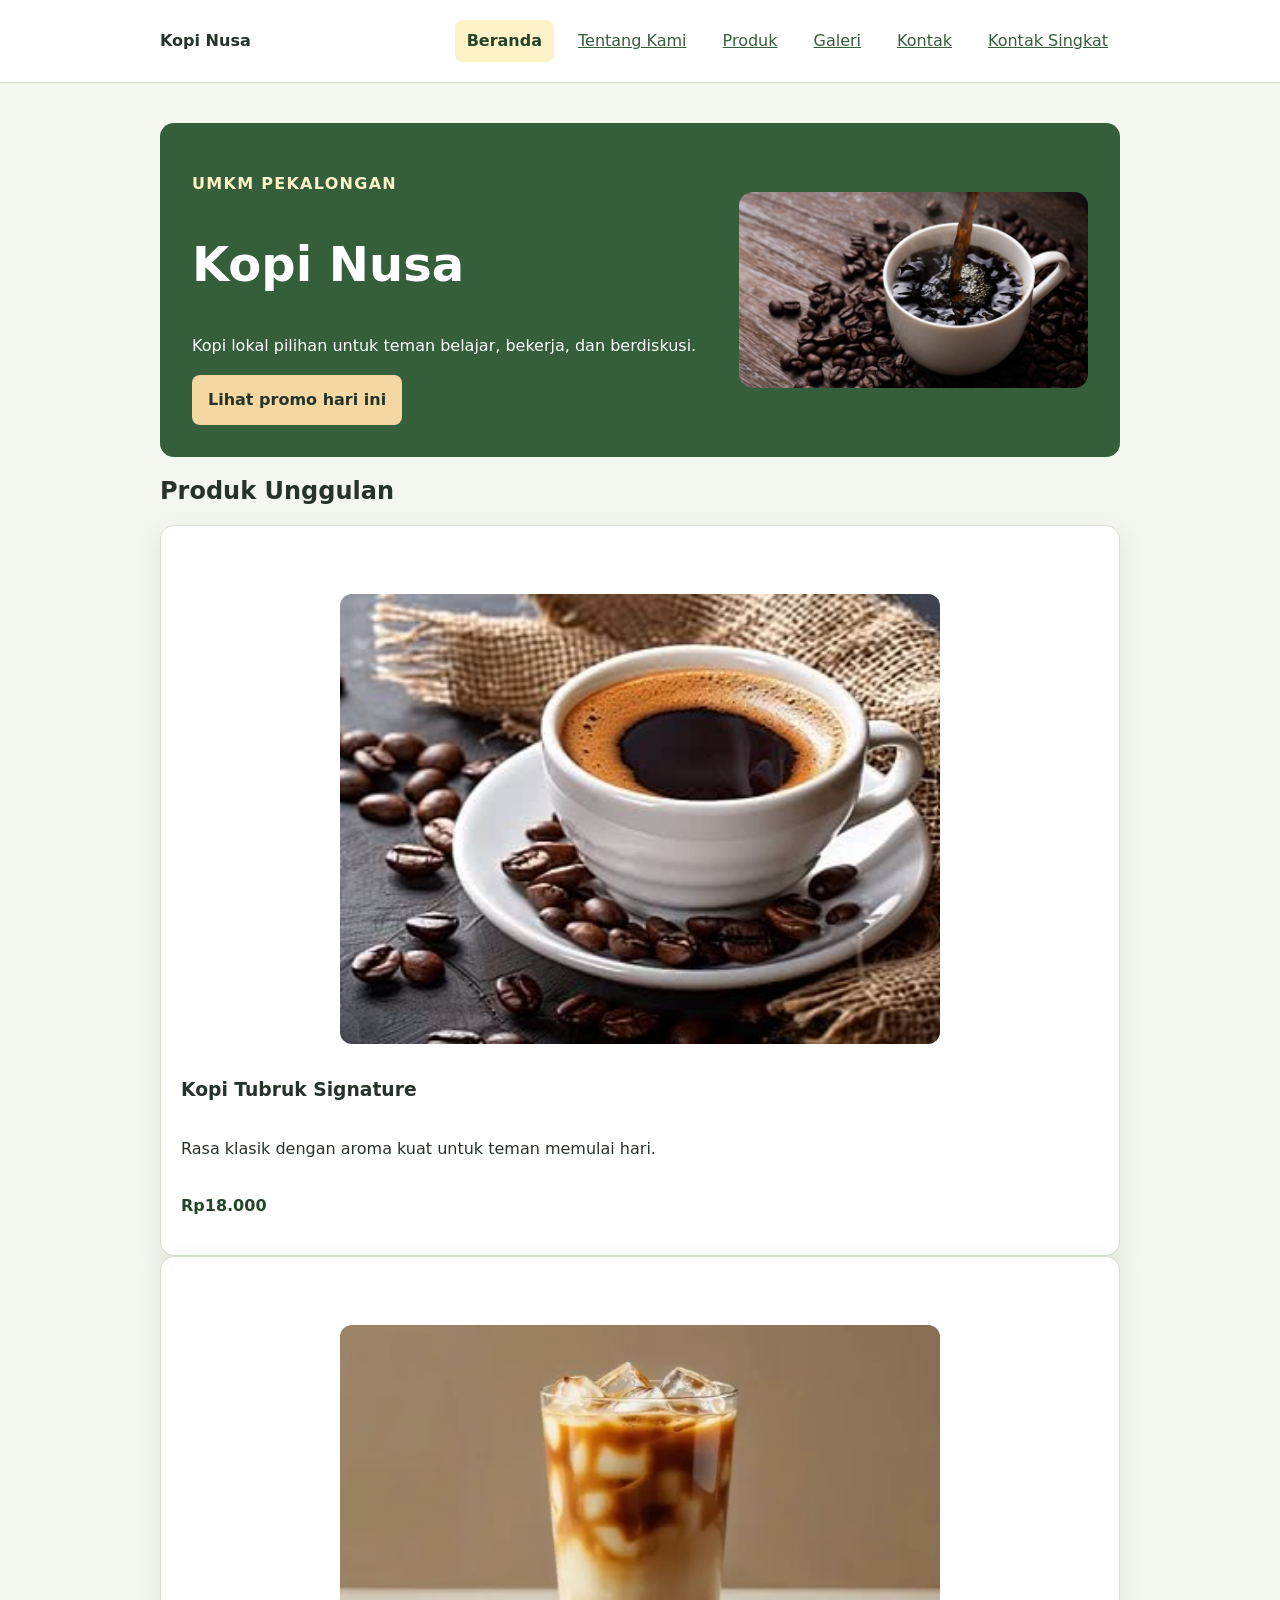
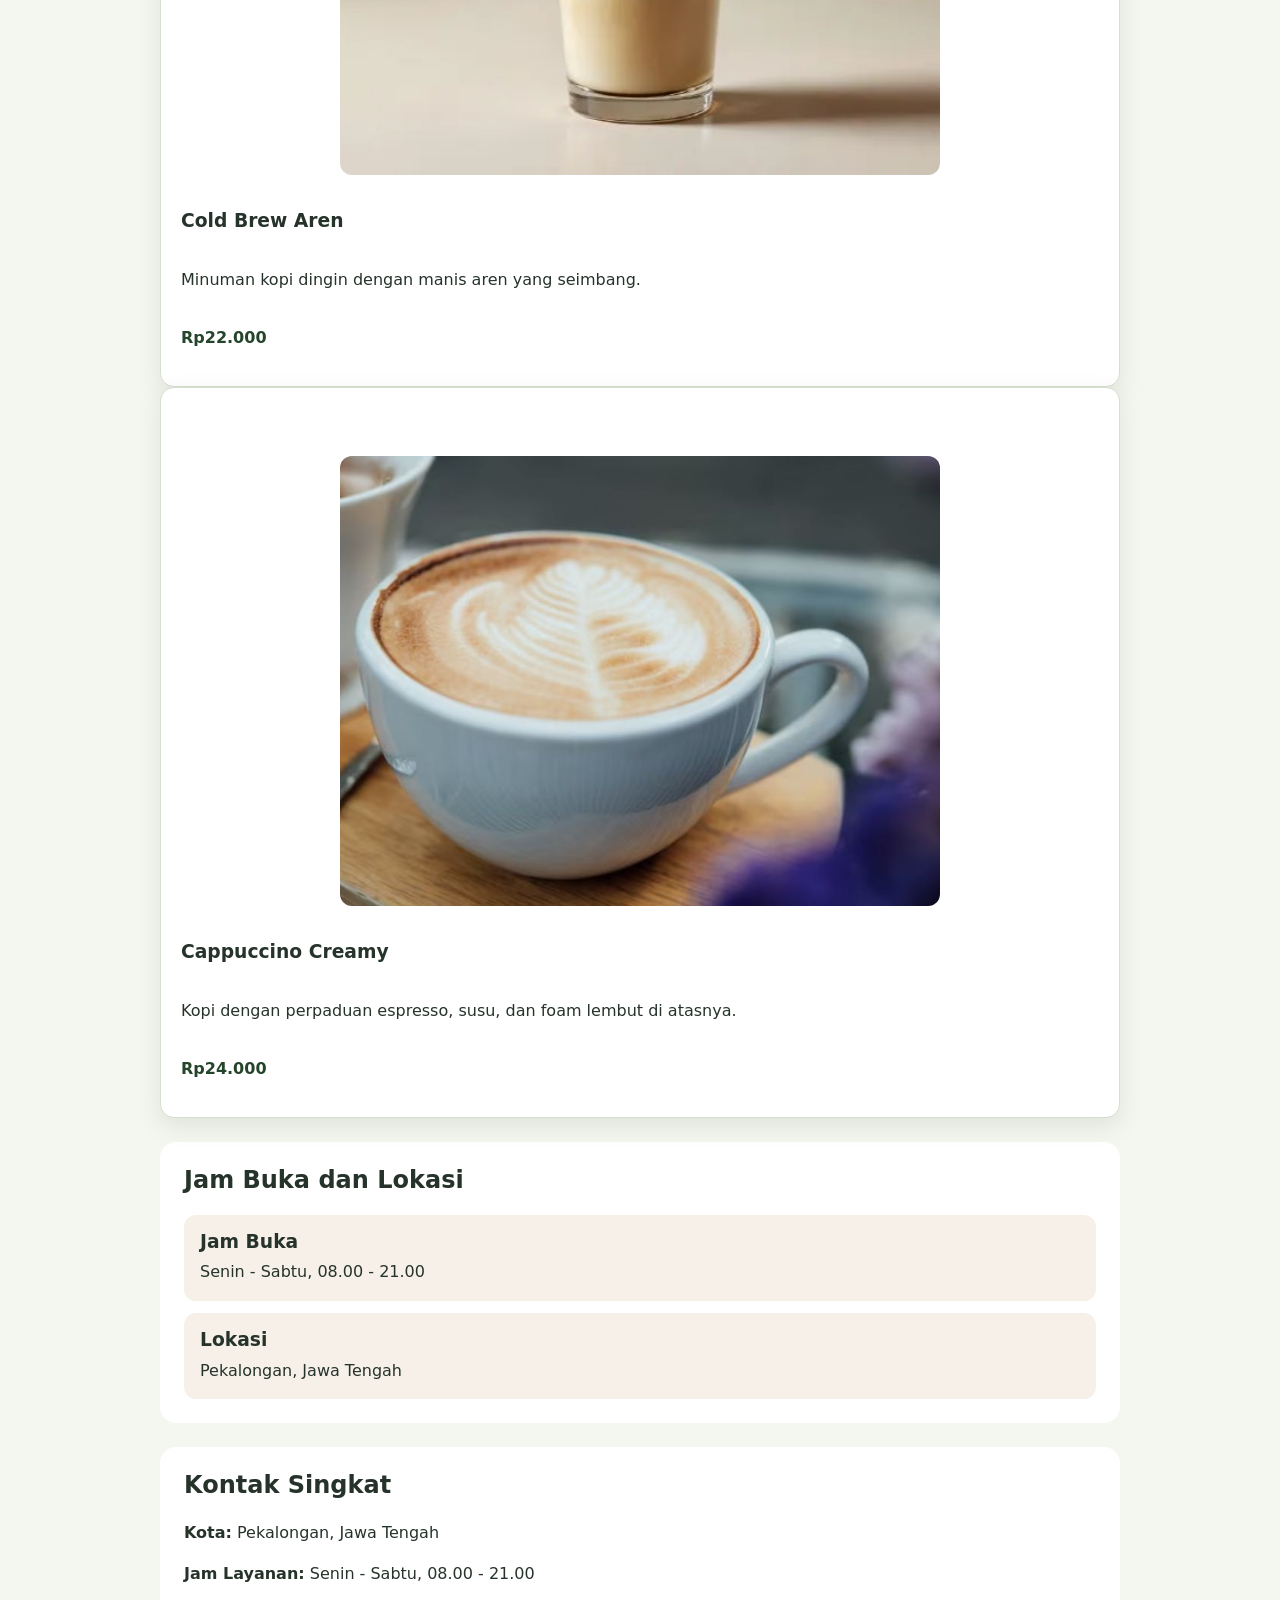
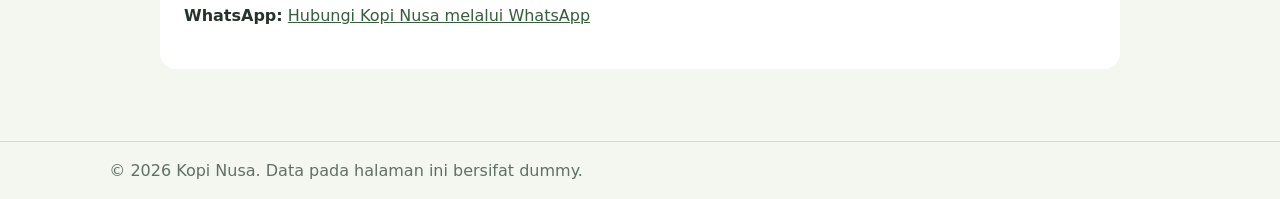
==== commit 81666eb1: "feat: tambahkan hamburger menu untuk navigasi mobile" ====
--- a/index.html
+++ b/index.html
@@ -13,14 +13,28 @@
     <header class="site-header">
       <nav class="nav" aria-label="Navigasi utama">
         <a class="brand" href="index.html">Kopi Nusa</a>
-        <ul>
-      <li><a aria-current="page" href="index.html">Beranda</a></li>
-      <li><a href="tentang.html">Tentang Kami</a></li>
-      <li><a href="produk.html">Produk</a></li>
-      <li><a href="galeri.html">Galeri</a></li>
-      <li><a href="kontak.html">Kontak</a></li>
-      <li><a href="#kontak">Kontak Singkat</a></li>
-      </ul>
+
+        <button
+          class="nav-toggle"
+          id="navToggle"
+          type="button"
+          aria-label="Buka menu navigasi"
+          aria-expanded="false"
+          aria-controls="navMenu"
+        >
+          <span></span>
+          <span></span>
+          <span></span>
+        </button>
+
+        <ul class="nav-menu" id="navMenu">
+          <li><a aria-current="page" href="index.html">Beranda</a></li>
+          <li><a href="tentang.html">Tentang Kami</a></li>
+          <li><a href="produk.html">Produk</a></li>
+          <li><a href="galeri.html">Galeri</a></li>
+          <li><a href="kontak.html">Kontak</a></li>
+          <li><a href="#kontak">Kontak Singkat</a></li>
+        </ul>
       </nav>
     </header>
 
--- a/css/style.css
+++ b/css/style.css
@@ -183,6 +183,9 @@
   flex-direction: column;
   gap: var(--space-2);
   flex-wrap: wrap;
+  padding: 0;
+  margin: 0;
+  list-style: none;
 }
 
 .nav li {
@@ -267,8 +270,8 @@
 .product-card img {
   display: block;
   width: 100%;
-  height: 180px;
-  object-fit: cover;
+  height: auto;
+  object-fit: contain;
   border-radius: 12px;
   margin-bottom: 16px;
 }
@@ -277,14 +280,19 @@
   display: block;
   width: 100%;
   max-width: 560px;
-  height: 280px;
-  object-fit: cover;
+  height: auto;
+  aspect-ratio: 16 / 9;
+  object-fit: contain;
   margin: 0;
   border-radius: var(--radius-md);
 }
 
 .hero-image {
-  width: 100%;
+  display: block;
+  width: 100%;
+  height: auto;
+  aspect-ratio: 16 / 9;
+  object-fit: contain;
   border-radius: var(--radius-md);
 }
 
@@ -462,4 +470,82 @@
   .product-grid {
     grid-template-columns: repeat(3, minmax(0, 1fr));
   }
+}
+
+.nav {
+  position: relative;
+}
+
+.nav-toggle {
+  display: flex;
+  flex-direction: column;
+  justify-content: center;
+  gap: 5px;
+  width: 44px;
+  height: 44px;
+  padding: 10px;
+  background: var(--color-surface);
+  border: 1px solid var(--color-border);
+  border-radius: var(--radius-sm);
+}
+
+.nav-toggle:hover {
+  background: var(--color-surface-soft);
+}
+
+.nav-toggle span {
+  display: block;
+  width: 100%;
+  height: 2px;
+  background: var(--color-text);
+  border-radius: 2px;
+}
+
+.nav .nav-menu {
+  display: none;
+  flex-direction: column;
+  align-items: stretch;
+  gap: var(--space-2);
+  width: 100%;
+  padding: var(--space-2) 0;
+  margin: 0;
+  list-style: none;
+}
+
+.nav .nav-menu.is-open {
+  display: flex;
+}
+
+.nav-menu a {
+  display: block;
+  padding: var(--space-2);
+  border-radius: var(--radius-sm);
+}
+
+.nav-menu a:hover {
+  background: var(--color-surface-soft);
+}
+
+.nav-menu a[aria-current="page"] {
+  display: block;
+}
+
+@media (min-width: 60rem) {
+  .nav {
+    flex-direction: row;
+    align-items: center;
+    justify-content: space-between;
+  }
+
+  .nav-toggle {
+    display: none;
+  }
+
+  .nav .nav-menu {
+    display: flex;
+    flex-direction: row;
+    align-items: center;
+    width: auto;
+    padding: 0;
+  }
 }
